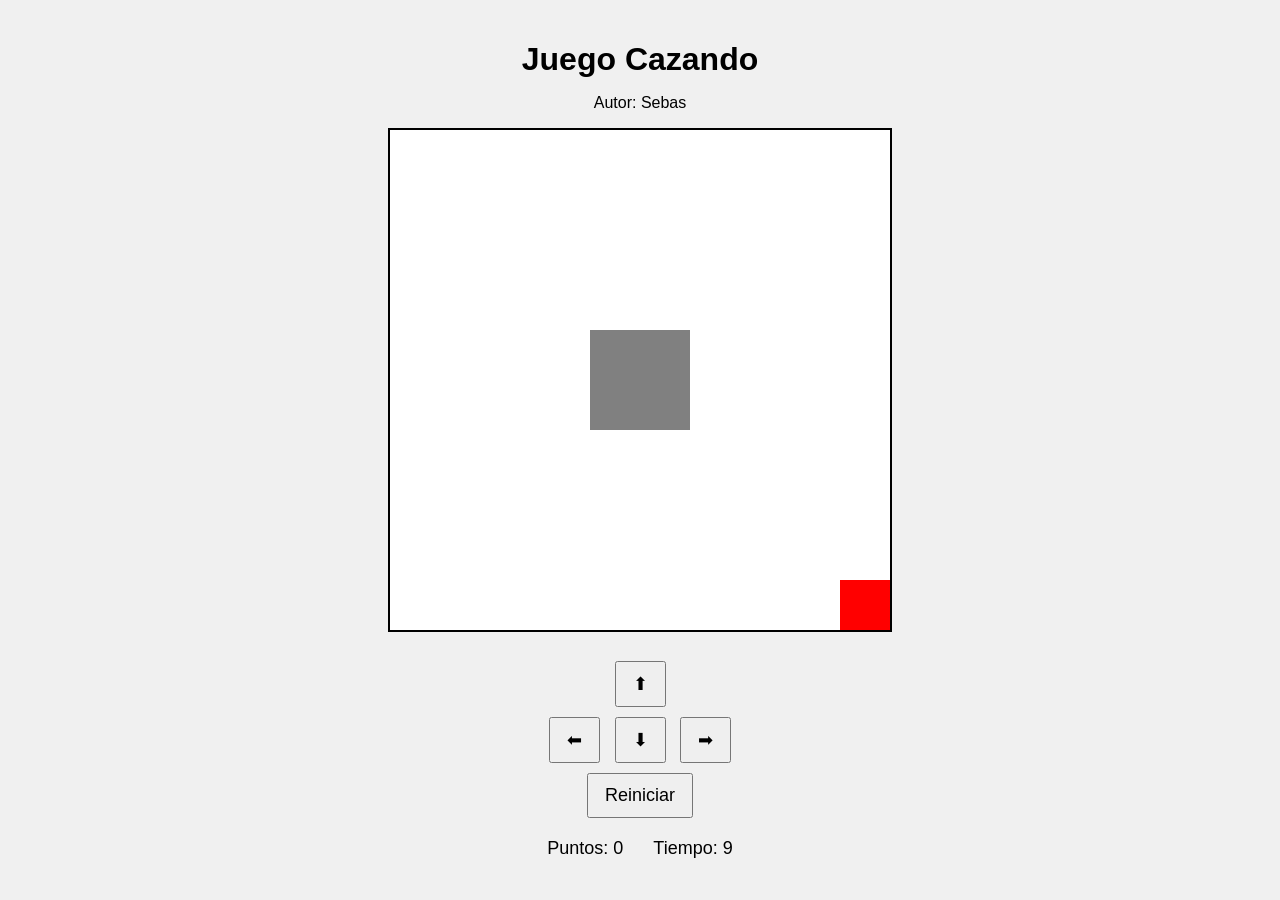
==== index.html @ aff4fc92 "renombrar a index.html" ====
<!DOCTYPE html>
<html>
<head>
  <title>Juego Cazando</title>
  <link rel="stylesheet" href="cazando.css"/>

</head>
<body onload="iniciarJuego()">

  <h1>Juego Cazando</h1>
  <p>Autor: Sebas </p>
<canvas id="areaJuego" width="500" height="500"></canvas>

  <div class="controles">
    <button onclick="moverArriba()">⬆</button>
    <br>
    <button onclick="moverIzquierda()">⬅</button>
    <button onclick="moverAbajo()">⬇</button>
    <button onclick="moverDerecha()">➡</button>
    <br>
    <button onclick="reiniciar()">Reiniciar</button>
  </div>


  <div class="panel">
    <span>Puntos: <span id="puntos">0</span></span>
    <span>Tiempo: <span id="tiempo">10</span></span>
  </div>

  <p id="mensaje"></p>
  <script src="cazando.js"></script>
  <script src="utils.js"></script>
</body>
</html>
---- cazando.css ----
body {
  text-align: center;
  font-family: Arial, sans-serif;
  background: #f0f0f0;
  margin: 0;
  padding: 20px;
}

h1 {
  margin-bottom: 5px;
}

.panel {
  margin: 15px 0;
  font-size: 18px;
  display: flex;
  justify-content: center;
  gap: 30px;
}

canvas {
  background: white;
  border: 2px solid black;
}

.controles {
  margin-top: 20px;
}

button {
  margin: 5px;
  padding: 10px 16px;
  font-size: 18px;
  cursor: pointer;
}

#mensaje {
  font-size: 20px;
  font-weight: bold;
  color: darkred;
  margin-top: 15px;
}
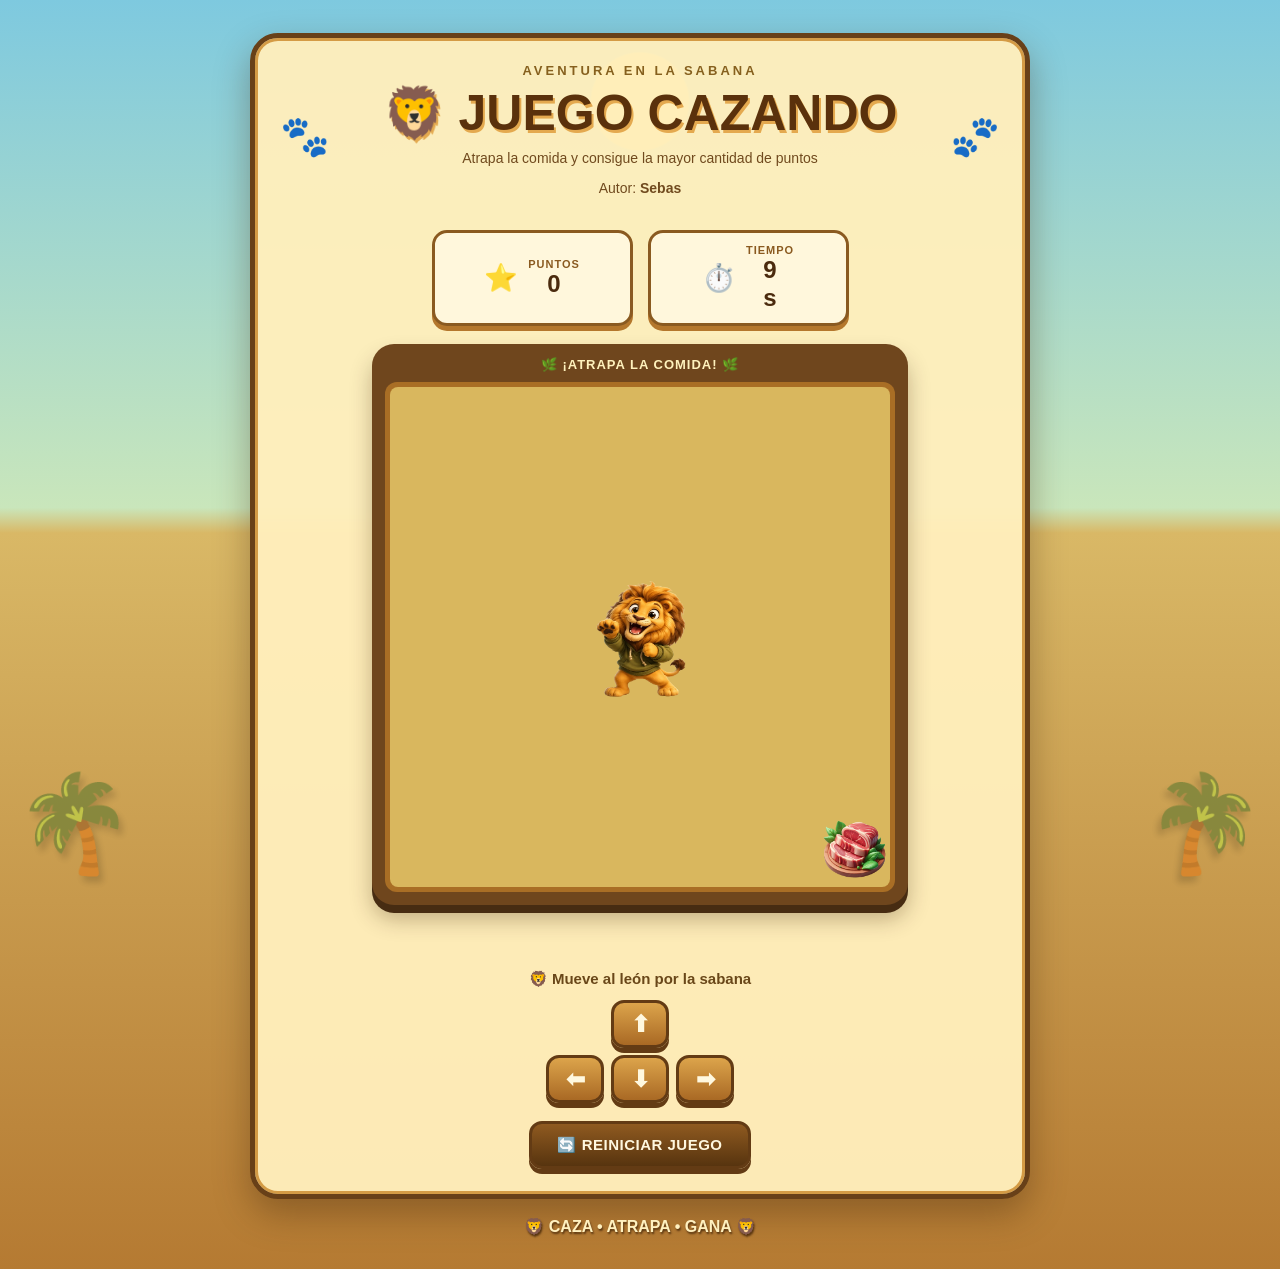
==== commit 689b2c55: "mejoramos el diseño de la pagina y agregamos la imagen de leon y comida" ====
--- a/index.html
+++ b/index.html
@@ -1,34 +1,158 @@
+
 <!DOCTYPE html>
-<html>
+<html lang="es">
+
 <head>
-  <title>Juego Cazando</title>
-  <link rel="stylesheet" href="cazando.css"/>
+    <meta charset="UTF-8">
+    <meta name="viewport" content="width=device-width, initial-scale=1.0">
 
+    <title>Juego Cazando - La Sabana</title>
+
+    <link rel="stylesheet" href="cazando.css">
 </head>
+
 <body onload="iniciarJuego()">
 
-  <h1>Juego Cazando</h1>
-  <p>Autor: Sebas </p>
-<canvas id="areaJuego" width="500" height="500"></canvas>
+    <!-- Decoración de la página -->
+    <div class="decoracion sabana-izquierda">🌴</div>
+    <div class="decoracion sabana-derecha">🌴</div>
 
-  <div class="controles">
-    <button onclick="moverArriba()">⬆</button>
-    <br>
-    <button onclick="moverIzquierda()">⬅</button>
-    <button onclick="moverAbajo()">⬇</button>
-    <button onclick="moverDerecha()">➡</button>
-    <br>
-    <button onclick="reiniciar()">Reiniciar</button>
-  </div>
+    <main class="contenedor-juego">
+
+        <!-- ENCABEZADO -->
+        <header class="encabezado">
+
+            <div class="huella">🐾</div>
+
+            <div class="titulo">
+                <span>AVENTURA EN LA SABANA</span>
+
+                <h1>🦁 JUEGO CAZANDO</h1>
+
+                <p>
+                    Atrapa la comida y consigue la mayor cantidad de puntos
+                </p>
+
+                <p class="autor">
+                    Autor: <strong>Sebas</strong>
+                </p>
+            </div>
+
+            <div class="huella">🐾</div>
+
+        </header>
 
 
-  <div class="panel">
-    <span>Puntos: <span id="puntos">0</span></span>
-    <span>Tiempo: <span id="tiempo">10</span></span>
-  </div>
+        <!-- MARCADOR -->
+        <section class="marcador">
 
-  <p id="mensaje"></p>
-  <script src="cazando.js"></script>
-  <script src="utils.js"></script>
+            <div class="tarjeta-dato">
+
+                <div class="icono">⭐</div>
+
+                <div>
+                    <span>PUNTOS</span>
+                    <strong id="puntos">0</strong>
+                </div>
+
+            </div>
+
+
+            <div class="tarjeta-dato">
+
+                <div class="icono">⏱️</div>
+
+                <div>
+                    <span>TIEMPO</span>
+                    <strong>
+                        <span id="tiempo">10</span>s
+                    </strong>
+                </div>
+
+            </div>
+
+        </section>
+
+
+        <!-- ÁREA DEL JUEGO -->
+        <section class="zona-juego">
+
+            <div class="letrero">
+                🌿 ¡ATRAPA LA COMIDA! 🌿
+            </div>
+
+            <div class="marco-canvas">
+
+                <canvas
+                    id="areaJuego"
+                    width="500"
+                    height="500">
+                </canvas>
+
+            </div>
+
+        </section>
+
+
+        <!-- MENSAJE -->
+        <div class="zona-mensaje">
+
+            <p id="mensaje"></p>
+
+        </div>
+
+
+        <!-- CONTROLES -->
+        <section class="controles">
+
+            <p class="instruccion">
+                🦁 Mueve al león por la sabana
+            </p>
+
+
+            <div class="cruceta">
+
+                <button onclick="moverArriba()">
+                    ⬆
+                </button>
+
+                <div class="fila-controles">
+
+                    <button onclick="moverIzquierda()">
+                        ⬅
+                    </button>
+
+                    <button onclick="moverAbajo()">
+                        ⬇
+                    </button>
+
+                    <button onclick="moverDerecha()">
+                        ➡
+                    </button>
+
+                </div>
+
+            </div>
+
+
+            <button class="boton-reiniciar" onclick="reiniciar()">
+                🔄 REINICIAR JUEGO
+            </button>
+
+        </section>
+
+    </main>
+
+
+    <footer>
+        🦁 CAZA • ATRAPA • GANA 🦁
+    </footer>
+
+
+    <!-- TUS ARCHIVOS ORIGINALES -->
+    <script src="cazando.js"></script>
+    <script src="utils.js"></script>
+
 </body>
+
 </html>
--- a/cazando.css
+++ b/cazando.css
@@ -1,42 +1,583 @@
+```css
+* {
+    margin: 0;
+    padding: 0;
+    box-sizing: border-box;
+}
+
+
+/* ============================= */
+/* CUERPO DE LA PÁGINA */
+/* ============================= */
+
 body {
-  text-align: center;
-  font-family: Arial, sans-serif;
-  background: #f0f0f0;
-  margin: 0;
-  padding: 20px;
-}
+
+    min-height: 100vh;
+
+    padding: 25px 15px;
+
+    font-family: "Trebuchet MS", Arial, sans-serif;
+
+    text-align: center;
+
+    color: #3d250d;
+
+    overflow-x: hidden;
+
+    background:
+
+        radial-gradient(
+            circle at 50% 8%,
+            #ffe57b 0px,
+            #ffe57b 48px,
+            transparent 50px
+        ),
+
+        linear-gradient(
+            to bottom,
+            #7ec9df 0%,
+            #c9e6bb 40%,
+            #d9b866 42%,
+            #b57a32 100%
+        );
+
+}
+
+
+/* ============================= */
+/* DECORACIÓN LATERAL */
+/* ============================= */
+
+.decoracion {
+
+    position: fixed;
+
+    bottom: 20px;
+
+    font-size: 95px;
+
+    opacity: 0.75;
+
+    z-index: -1;
+
+    filter:
+        drop-shadow(
+            4px 6px 3px rgba(0, 0, 0, 0.2)
+        );
+
+}
+
+
+.sabana-izquierda {
+
+    left: 15px;
+
+}
+
+
+.sabana-derecha {
+
+    right: 15px;
+
+    transform: scaleX(-1);
+
+}
+
+
+/* ============================= */
+/* CONTENEDOR PRINCIPAL */
+/* ============================= */
+
+.contenedor-juego {
+
+    width: min(720px, 96vw);
+
+    margin: auto;
+
+    padding: 25px;
+
+    border: 5px solid #684018;
+
+    border-radius: 28px;
+
+    background: rgba(255, 239, 188, 0.96);
+
+    box-shadow:
+
+        0 15px 35px rgba(58, 32, 9, 0.35),
+
+        inset 0 0 0 3px #d49b45;
+
+}
+
+
+/* ============================= */
+/* ENCABEZADO */
+/* ============================= */
+
+.encabezado {
+
+    display: flex;
+
+    align-items: center;
+
+    justify-content: center;
+
+    gap: 18px;
+
+}
+
+
+.titulo {
+
+    flex: 1;
+
+}
+
+
+.titulo > span {
+
+    display: block;
+
+    margin-bottom: 6px;
+
+    font-size: 13px;
+
+    font-weight: bold;
+
+    letter-spacing: 3px;
+
+    color: #86601e;
+
+}
+
 
 h1 {
-  margin-bottom: 5px;
-}
-
-.panel {
-  margin: 15px 0;
-  font-size: 18px;
-  display: flex;
-  justify-content: center;
-  gap: 30px;
-}
+
+    margin: 0;
+
+    font-size: clamp(30px, 6vw, 50px);
+
+    color: #5a310c;
+
+    text-shadow:
+
+        2px 3px 0 #e4a94f;
+
+}
+
+
+.titulo p {
+
+    margin-top: 8px;
+
+    font-size: 14px;
+
+    color: #704a1e;
+
+}
+
+
+.titulo .autor {
+
+    margin-top: 4px;
+
+}
+
+
+.huella {
+
+    font-size: 40px;
+
+}
+
+
+.huella:last-child {
+
+    transform: scaleX(-1);
+
+}
+
+
+/* ============================= */
+/* MARCADOR */
+/* ============================= */
+
+.marcador {
+
+    display: flex;
+
+    justify-content: center;
+
+    gap: 15px;
+
+    margin: 20px auto 18px;
+
+}
+
+
+.tarjeta-dato {
+
+    min-width: 155px;
+
+    display: flex;
+
+    align-items: center;
+
+    justify-content: center;
+
+    gap: 10px;
+
+    padding: 11px 20px;
+
+    border: 3px solid #8a5a20;
+
+    border-radius: 15px;
+
+    background: #fff7dc;
+
+    box-shadow:
+
+        0 5px 0 #b4772c;
+
+}
+
+
+.icono {
+
+    font-size: 27px;
+
+}
+
+
+.tarjeta-dato span {
+
+    display: block;
+
+}
+
+
+.tarjeta-dato > div:last-child > span {
+
+    font-size: 11px;
+
+    font-weight: bold;
+
+    letter-spacing: 1px;
+
+    color: #8a5a20;
+
+}
+
+
+.tarjeta-dato strong {
+
+    display: block;
+
+    font-size: 24px;
+
+    color: #4b2b0e;
+
+}
+
+
+/* ============================= */
+/* ZONA DEL JUEGO */
+/* ============================= */
+
+.zona-juego {
+
+    display: inline-block;
+
+    padding: 13px;
+
+    border-radius: 22px;
+
+    background: #6f461d;
+
+    box-shadow:
+
+        0 8px 0 #472c12,
+
+        0 14px 22px rgba(53, 30, 8, 0.3);
+
+}
+
+
+.letrero {
+
+    margin-bottom: 10px;
+
+    color: #fff2bd;
+
+    font-size: 13px;
+
+    font-weight: bold;
+
+    letter-spacing: 1px;
+
+}
+
+
+/* ============================= */
+/* CANVAS */
+/* ============================= */
+
+.marco-canvas {
+
+    padding: 5px;
+
+    border-radius: 12px;
+
+    background: #a96e25;
+
+}
+
 
 canvas {
-  background: white;
-  border: 2px solid black;
-}
+
+    display: block;
+
+    width: min(500px, 80vw);
+
+    height: min(500px, 80vw);
+
+    max-width: 500px;
+
+    max-height: 500px;
+
+    border-radius: 8px;
+
+    background: #d9b75e;
+
+}
+
+
+/* ============================= */
+/* MENSAJE */
+/* ============================= */
+
+.zona-mensaje {
+
+    min-height: 30px;
+
+    margin-top: 15px;
+
+}
+
+
+#mensaje {
+
+    font-size: 20px;
+
+    font-weight: bold;
+
+    color: #71320c;
+
+}
+
+
+/* ============================= */
+/* CONTROLES */
+/* ============================= */
 
 .controles {
-  margin-top: 20px;
-}
+
+    margin-top: 15px;
+
+}
+
+
+.instruccion {
+
+    margin-bottom: 12px;
+
+    font-size: 15px;
+
+    font-weight: bold;
+
+    color: #694719;
+
+}
+
+
+/* ============================= */
+/* CRUCETA */
+/* ============================= */
+
+.cruceta {
+
+    display: flex;
+
+    flex-direction: column;
+
+    align-items: center;
+
+    gap: 7px;
+
+}
+
+
+.fila-controles {
+
+    display: flex;
+
+    gap: 7px;
+
+}
+
+
+/* ============================= */
+/* BOTONES */
+/* ============================= */
 
 button {
-  margin: 5px;
-  padding: 10px 16px;
-  font-size: 18px;
-  cursor: pointer;
-}
-
-#mensaje {
-  font-size: 20px;
-  font-weight: bold;
-  color: darkred;
-  margin-top: 15px;
-}+
+    width: 58px;
+
+    height: 48px;
+
+    border: 3px solid #633b14;
+
+    border-radius: 13px;
+
+    background:
+        linear-gradient(
+            #dca44b,
+            #a96924
+        );
+
+    color: #fff8df;
+
+    font-size: 23px;
+
+    font-weight: bold;
+
+    cursor: pointer;
+
+    box-shadow:
+
+        0 5px 0 #633b14;
+
+    transition:
+
+        transform 0.12s,
+
+        box-shadow 0.12s,
+
+        filter 0.12s;
+
+}
+
+
+button:hover {
+
+    filter: brightness(1.12);
+
+    transform: translateY(-2px);
+
+}
+
+
+button:active {
+
+    transform: translateY(4px);
+
+    box-shadow: 0 1px 0 #633b14;
+
+}
+
+
+/* ============================= */
+/* BOTÓN REINICIAR */
+/* ============================= */
+
+.boton-reiniciar {
+
+    width: auto;
+
+    height: auto;
+
+    margin-top: 18px;
+
+    padding: 12px 25px;
+
+    font-size: 15px;
+
+    letter-spacing: 0.5px;
+
+    background:
+        linear-gradient(
+            #8f5a20,
+            #57340f
+        );
+
+}
+
+
+/* ============================= */
+/* PIE DE PÁGINA */
+/* ============================= */
+
+footer {
+
+    margin-top: 18px;
+
+    font-weight: bold;
+
+    color: #fff1c0;
+
+    text-shadow:
+
+        1px 2px 2px #57340f;
+
+}
+
+
+/* ============================= */
+/* CELULARES */
+/* ============================= */
+
+@media (max-width: 600px) {
+
+    body {
+
+        padding: 12px 8px;
+
+    }
+
+
+    .contenedor-juego {
+
+        padding: 17px 10px 20px;
+
+        border-radius: 20px;
+
+    }
+
+
+    .huella,
+    .decoracion {
+
+        display: none;
+
+    }
+
+
+    .marcador {
+
+        gap: 7px;
+
+    }
+
+
+    .tarjeta-dato {
+
+        min-width: 125px;
+
+        padding: 8px 10px;
+
+    }
+
+}
+```
